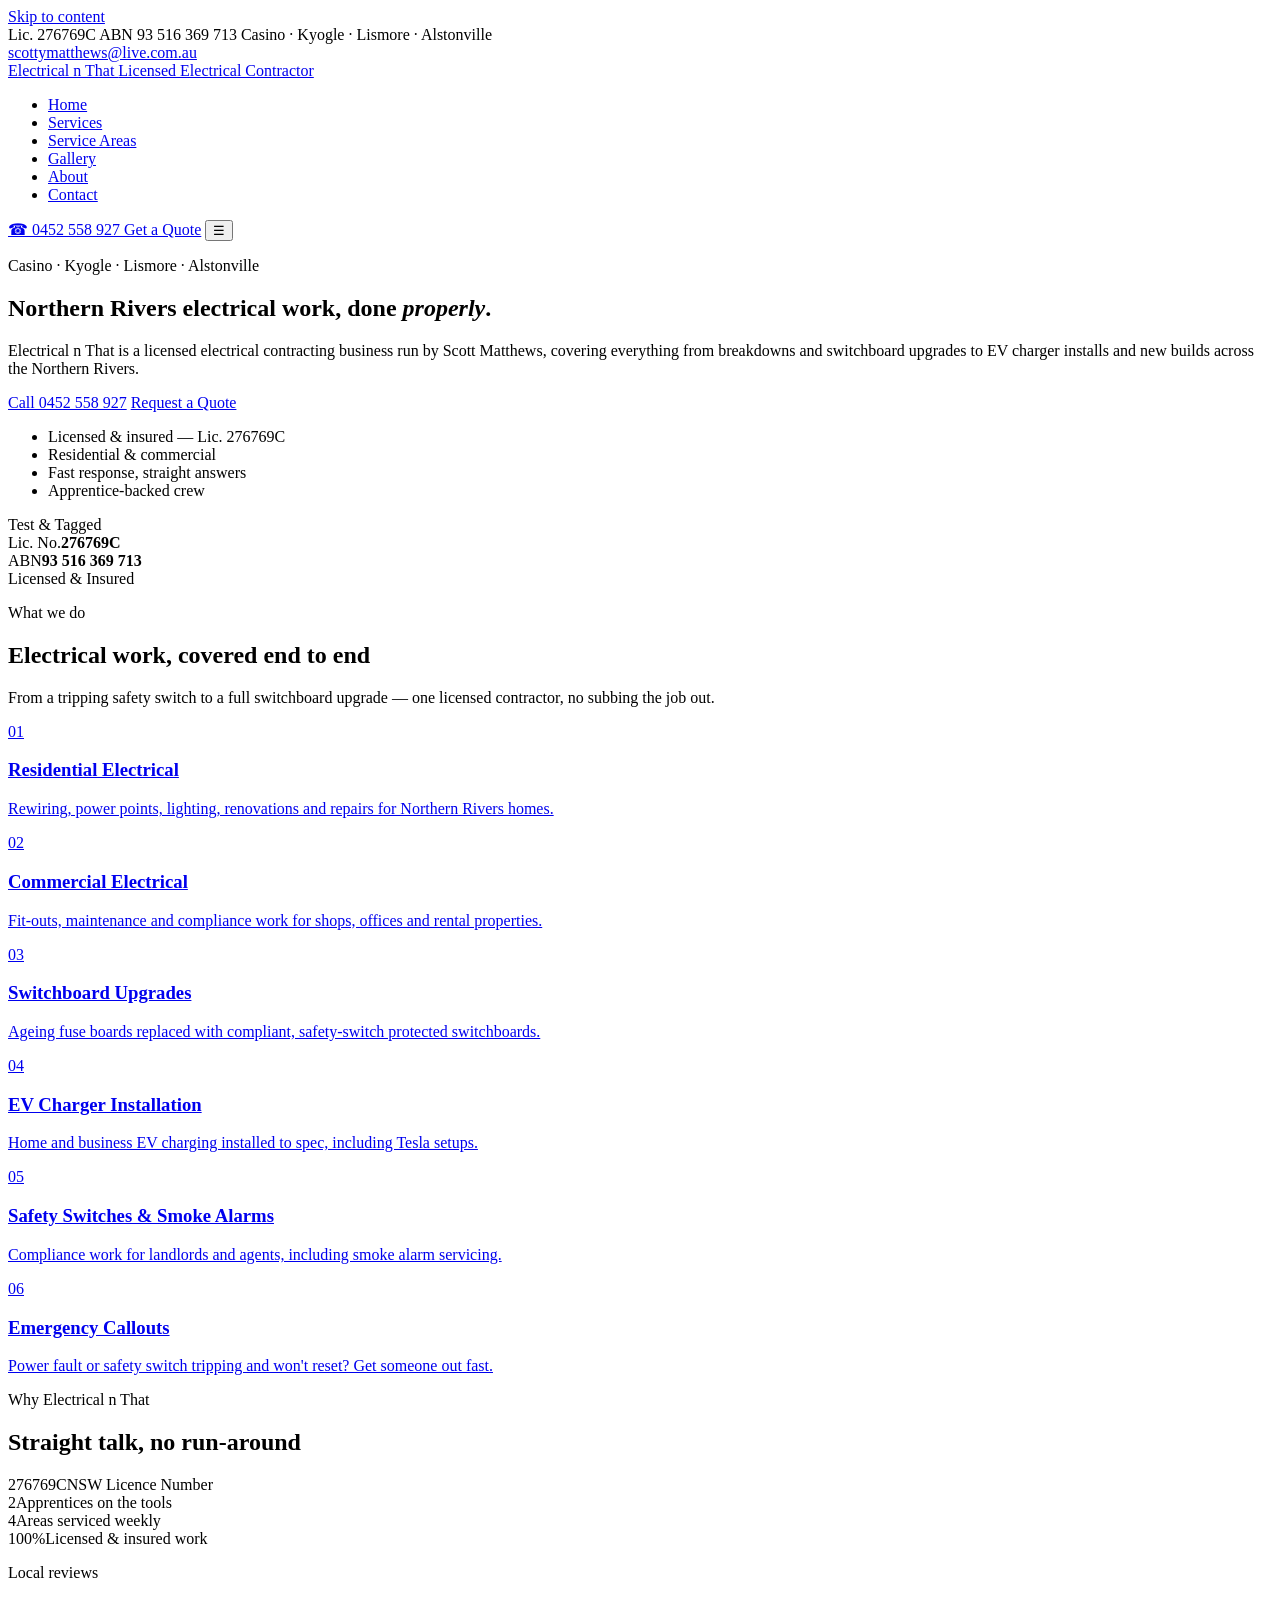
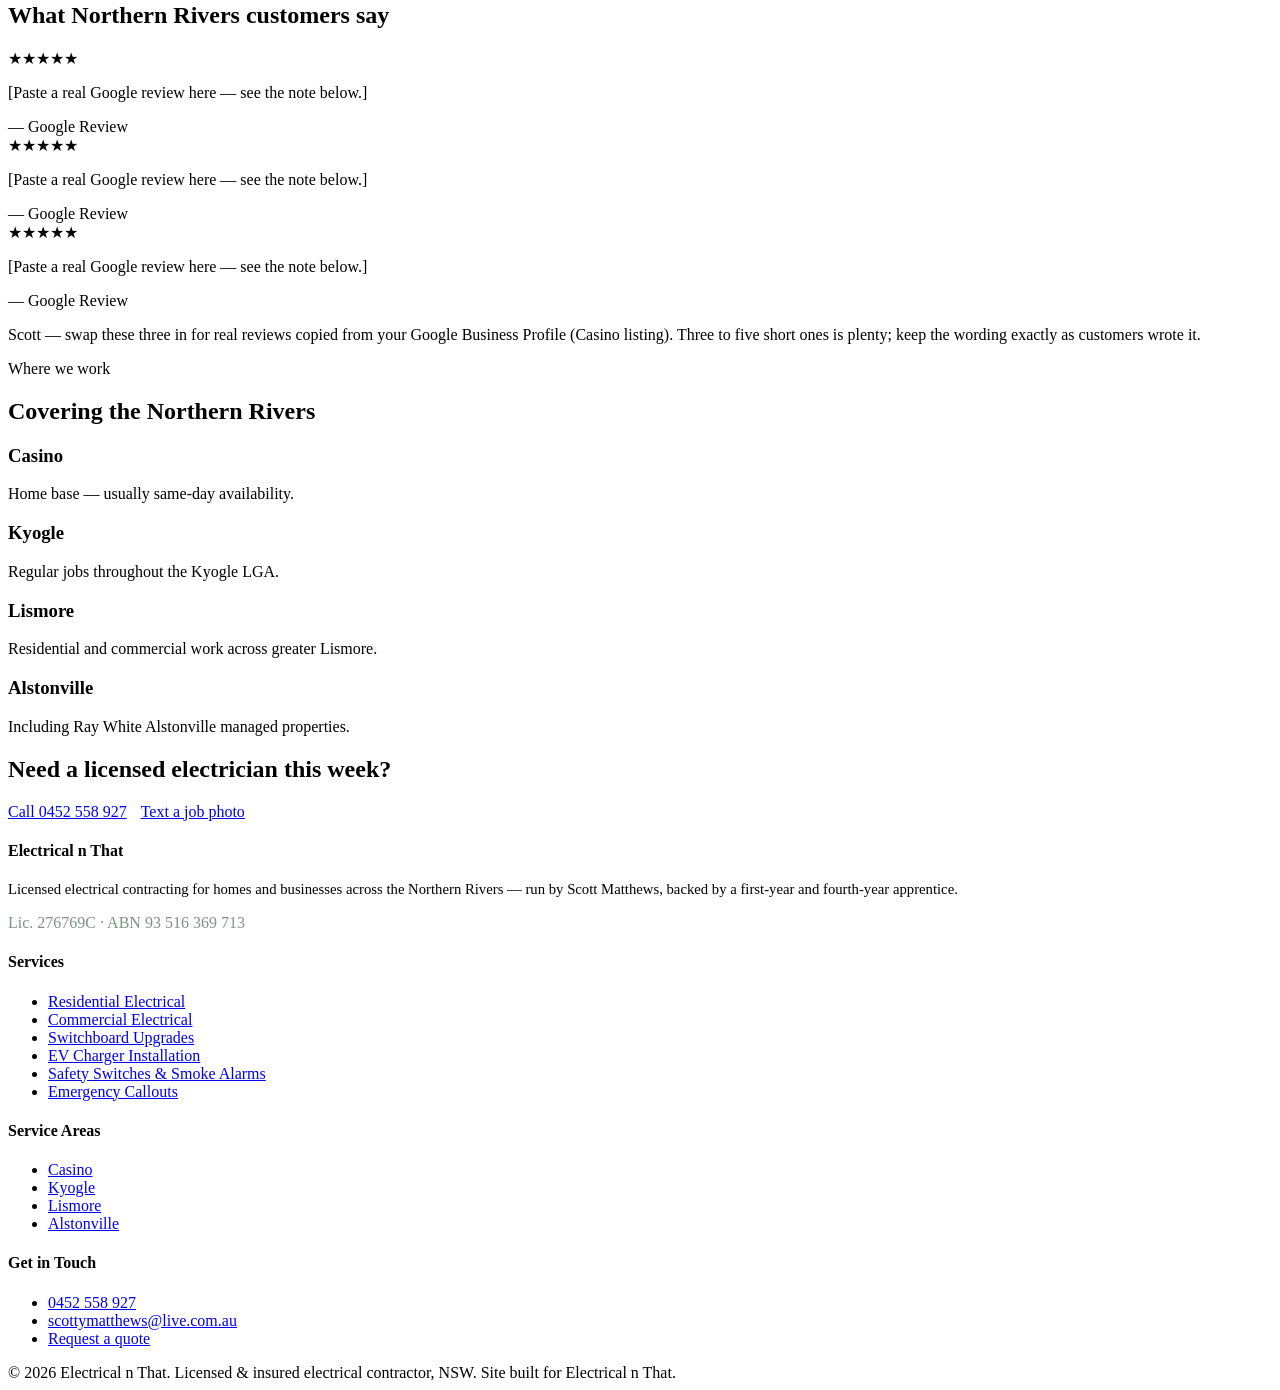
==== index.html @ 39158496 "Add files via upload" ====
<!doctype html>
<html lang="en-AU">
<head>
  <meta charset="utf-8">
  <meta name="viewport" content="width=device-width, initial-scale=1">
  <title>Electrical n That | Licensed Electrician Casino, Kyogle, Lismore, Alstonville</title>
  <meta name="description" content="Licensed electrical contractor Scott Matthews, servicing Casino, Kyogle, Lismore and Alstonville. Residential, commercial, switchboard upgrades, EV chargers and safety compliance.">
  <link rel="canonical" href="https://www.electricalnthat.com.au/index.html">
  <meta property="og:title" content="Electrical n That | Licensed Electrician Casino, Kyogle, Lismore, Alstonville">
  <meta property="og:description" content="Licensed electrical contractor Scott Matthews, servicing Casino, Kyogle, Lismore and Alstonville. Residential, commercial, switchboard upgrades, EV chargers and safety compliance.">
  <meta property="og:type" content="website">
  <meta property="og:url" content="https://www.electricalnthat.com.au/index.html">
  <meta name="theme-color" content="#153826">
  <link rel="preconnect" href="https://fonts.googleapis.com">
  <link rel="preconnect" href="https://fonts.gstatic.com" crossorigin>
  <link href="https://fonts.googleapis.com/css2?family=Oswald:wght@500;600;700&family=Source+Sans+3:wght@400;500;600&family=IBM+Plex+Mono:wght@400;500&display=swap" rel="stylesheet">
  <link rel="stylesheet" href="assets/css/style.css">
  
  <script type="application/ld+json">
  {
    "@context": "https://schema.org",
    "@type": "Electrician",
    "name": "Electrical n That",
    "image": "https://www.electricalnthat.com.au/assets/img/og-image.jpg",
    "url": "https://www.electricalnthat.com.au/index.html",
    "telephone": "+61452558927",
    "email": "scottymatthews@live.com.au",
    "priceRange": "$$",
    "address": {
      "@type": "PostalAddress",
      "addressLocality": "Casino",
      "addressRegion": "NSW",
      "postalCode": "2470",
      "addressCountry": "AU"
    },
    "areaServed": ["Casino NSW", "Kyogle NSW", "Lismore NSW", "Alstonville NSW", "Northern Rivers NSW"],
    "description": "Licensed electrical contractor Scott Matthews, servicing Casino, Kyogle, Lismore and Alstonville. Residential, commercial, switchboard upgrades, EV chargers and safety compliance.",
    "founder": {
      "@type": "Person",
      "name": "Scott Matthews"
    }
  }
  </script>
</head><body>
  <a class="skip-link" href="#main">Skip to content</a>

  <div class="topbar">
    <div class="container">
      <div class="topbar-tags">
        <span>Lic. 276769C</span>
        <span>ABN 93 516 369 713</span>
        <span>Casino · Kyogle · Lismore · Alstonville</span>
      </div>
      <a href="mailto:scottymatthews@live.com.au">scottymatthews@live.com.au</a>
    </div>
  </div>

  <header class="site-header">
    <div class="container">
      <a href="index.html" class="logo">Electrical n That
        <span>Licensed Electrical Contractor</span>
      </a>

      <nav class="main-nav" aria-label="Primary">
        <ul>
            <li><a href="index.html" aria-current="page">Home</a></li>
            <li><a href="services.html">Services</a></li>
            <li><a href="service-areas.html">Service Areas</a></li>
            <li><a href="gallery.html">Gallery</a></li>
            <li><a href="about.html">About</a></li>
            <li><a href="contact.html">Contact</a></li>
        </ul>
      </nav>

      <div class="header-cta">
        <a class="header-phone" href="tel:+61452558927">
          <span aria-hidden="true">☎</span>
          <span class="phone-text">0452 558 927</span>
        </a>
        <a class="btn btn-primary btn-sm" href="contact.html">Get a Quote</a>
        <button class="nav-toggle" aria-label="Toggle menu" aria-expanded="false">☰</button>
      </div>
    </div>
  </header>

  <main id="main">
  <section class="hero">
    <div class="container hero-grid">
      <div>
        <p class="eyebrow">Casino · Kyogle · Lismore · Alstonville</p>
        <h1>Northern Rivers electrical work, done <em>properly</em>.</h1>
        <p class="hero-lead">Electrical n That is a licensed electrical contracting business run by Scott Matthews, covering everything from breakdowns and switchboard upgrades to EV charger installs and new builds across the Northern Rivers.</p>
        <div class="hero-actions">
          <a class="btn btn-primary" href="tel:+61452558927">Call 0452 558 927</a>
          <a class="btn btn-outline" href="contact.html">Request a Quote</a>
        </div>
        <ul class="hero-points">
          <li>Licensed &amp; insured — Lic. 276769C</li>
          <li>Residential &amp; commercial</li>
          <li>Fast response, straight answers</li>
          <li>Apprentice-backed crew</li>
        </ul>
      </div>
      
        <div class="tag-card">
          <div class="tag-title">Test &amp; Tagged</div>
          <div class="tag-line">Lic. No.<b>276769C</b></div>
          <div class="tag-line">ABN<b>93 516 369 713</b></div>
          <div class="tag-status">Licensed &amp; Insured</div>
        </div>
    </div>
  </section>

  <section>
    <div class="container">
      <div class="section-head">
        <p class="eyebrow">What we do</p>
        <h2>Electrical work, covered end to end</h2>
        <p>From a tripping safety switch to a full switchboard upgrade — one licensed contractor, no subbing the job out.</p>
      </div>
      <div class="breaker-grid">
        <a class="breaker" href="services.html#residential"><span class="code">01</span><span class="switch"></span><h3>Residential Electrical</h3><p>Rewiring, power points, lighting, renovations and repairs for Northern Rivers homes.</p></a>
        <a class="breaker" href="services.html#commercial"><span class="code">02</span><span class="switch"></span><h3>Commercial Electrical</h3><p>Fit-outs, maintenance and compliance work for shops, offices and rental properties.</p></a>
        <a class="breaker" href="services.html#switchboards"><span class="code">03</span><span class="switch"></span><h3>Switchboard Upgrades</h3><p>Ageing fuse boards replaced with compliant, safety-switch protected switchboards.</p></a>
        <a class="breaker" href="services.html#ev-chargers"><span class="code">04</span><span class="switch"></span><h3>EV Charger Installation</h3><p>Home and business EV charging installed to spec, including Tesla setups.</p></a>
        <a class="breaker" href="services.html#compliance"><span class="code">05</span><span class="switch"></span><h3>Safety Switches &amp; Smoke Alarms</h3><p>Compliance work for landlords and agents, including smoke alarm servicing.</p></a>
        <a class="breaker" href="services.html#emergency"><span class="code">06</span><span class="switch"></span><h3>Emergency Callouts</h3><p>Power fault or safety switch tripping and won't reset? Get someone out fast.</p></a>
      </div>
    </div>
  </section>

  <section class="section-dark">
    <div class="container">
      <div class="section-head">
        <p class="eyebrow">Why Electrical n That</p>
        <h2>Straight talk, no run-around</h2>
      </div>
      <div class="trust-strip">
        <div class="trust-item"><span class="num">276769C</span><span class="label">NSW Licence Number</span></div>
        <div class="trust-item"><span class="num">2</span><span class="label">Apprentices on the tools</span></div>
        <div class="trust-item"><span class="num">4</span><span class="label">Areas serviced weekly</span></div>
        <div class="trust-item"><span class="num">100%</span><span class="label">Licensed &amp; insured work</span></div>
      </div>
    </div>
  </section>

  <section class="section-alt">
    <div class="container">
      <div class="section-head">
        <p class="eyebrow">Local reviews</p>
        <h2>What Northern Rivers customers say</h2>
      </div>
      <div class="review-grid">
        <div class="review-card">
          <div class="stars">★★★★★</div>
          <p>[Paste a real Google review here — see the note below.]</p>
          <div class="name">— Google Review</div>
        </div>
        <div class="review-card">
          <div class="stars">★★★★★</div>
          <p>[Paste a real Google review here — see the note below.]</p>
          <div class="name">— Google Review</div>
        </div>
        <div class="review-card">
          <div class="stars">★★★★★</div>
          <p>[Paste a real Google review here — see the note below.]</p>
          <div class="name">— Google Review</div>
        </div>
      </div>
      <p class="review-note">Scott — swap these three in for real reviews copied from your Google Business Profile (Casino listing). Three to five short ones is plenty; keep the wording exactly as customers wrote it.</p>
    </div>
  </section>

  <section>
    <div class="container">
      <div class="section-head">
        <p class="eyebrow">Where we work</p>
        <h2>Covering the Northern Rivers</h2>
      </div>
      <div class="area-grid">
        <div class="area-card"><h3>Casino</h3><p>Home base — usually same-day availability.</p></div>
        <div class="area-card"><h3>Kyogle</h3><p>Regular jobs throughout the Kyogle LGA.</p></div>
        <div class="area-card"><h3>Lismore</h3><p>Residential and commercial work across greater Lismore.</p></div>
        <div class="area-card"><h3>Alstonville</h3><p>Including Ray White Alstonville managed properties.</p></div>
      </div>
    </div>
  </section>

  </main>

  <div class="cta-band">
    <div class="container">
      <h2>Need a licensed electrician this week?</h2>
      <div style="display:flex;gap:14px;flex-wrap:wrap;">
        <a class="btn btn-primary" href="tel:+61452558927">Call 0452 558 927</a>
        <a class="btn btn-outline" style="border-color:var(--green-900);" href="sms:+61452558927">Text a job photo</a>
      </div>
    </div>
  </div>

  <footer class="site-footer">
    <div class="container">
      <div class="footer-grid">
        <div>
          <h4>Electrical n That</h4>
          <p style="font-size:0.92rem;">Licensed electrical contracting for homes and businesses across the Northern Rivers — run by Scott Matthews, backed by a first-year and fourth-year apprentice.</p>
          <p class="form-note" style="color:#7d9483;">Lic. 276769C · ABN 93 516 369 713</p>
        </div>
        <div>
          <h4>Services</h4>
          <ul>
            <li><a href="services.html#residential">Residential Electrical</a></li>
            <li><a href="services.html#commercial">Commercial Electrical</a></li>
            <li><a href="services.html#switchboards">Switchboard Upgrades</a></li>
            <li><a href="services.html#ev-chargers">EV Charger Installation</a></li>
            <li><a href="services.html#compliance">Safety Switches &amp; Smoke Alarms</a></li>
            <li><a href="services.html#emergency">Emergency Callouts</a></li>
          </ul>
        </div>
        <div>
          <h4>Service Areas</h4>
          <ul>
            <li><a href="service-areas.html#casino">Casino</a></li>
            <li><a href="service-areas.html#kyogle">Kyogle</a></li>
            <li><a href="service-areas.html#lismore">Lismore</a></li>
            <li><a href="service-areas.html#alstonville">Alstonville</a></li>
          </ul>
        </div>
        <div>
          <h4>Get in Touch</h4>
          <ul>
            <li><a href="tel:+61452558927">0452 558 927</a></li>
            <li><a href="mailto:scottymatthews@live.com.au">scottymatthews@live.com.au</a></li>
            <li><a href="contact.html">Request a quote</a></li>
          </ul>
        </div>
      </div>
      <div class="footer-bottom">
        <span>&copy; 2026 Electrical n That. Licensed &amp; insured electrical contractor, NSW.</span>
        <span>Site built for Electrical n That.</span>
      </div>
    </div>
  </footer>

  <script src="assets/js/main.js"></script>
</body>
</html>
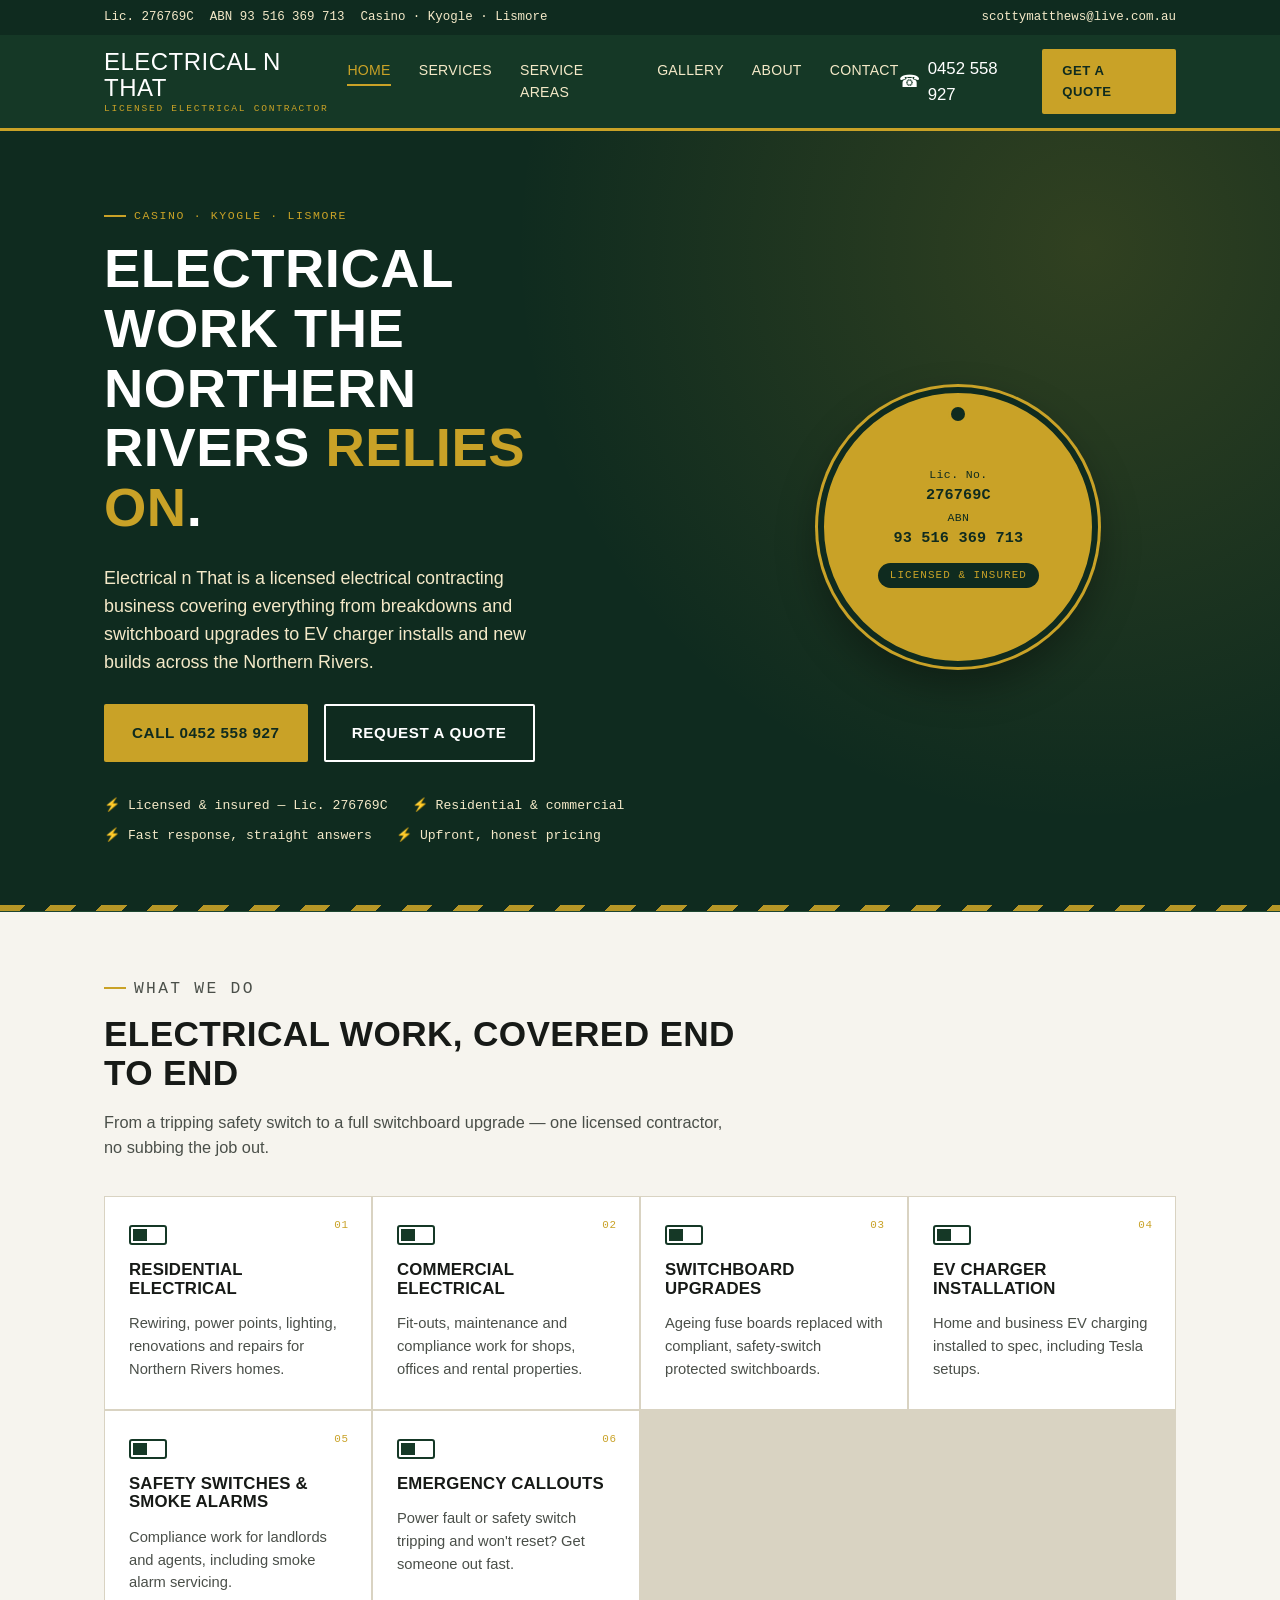
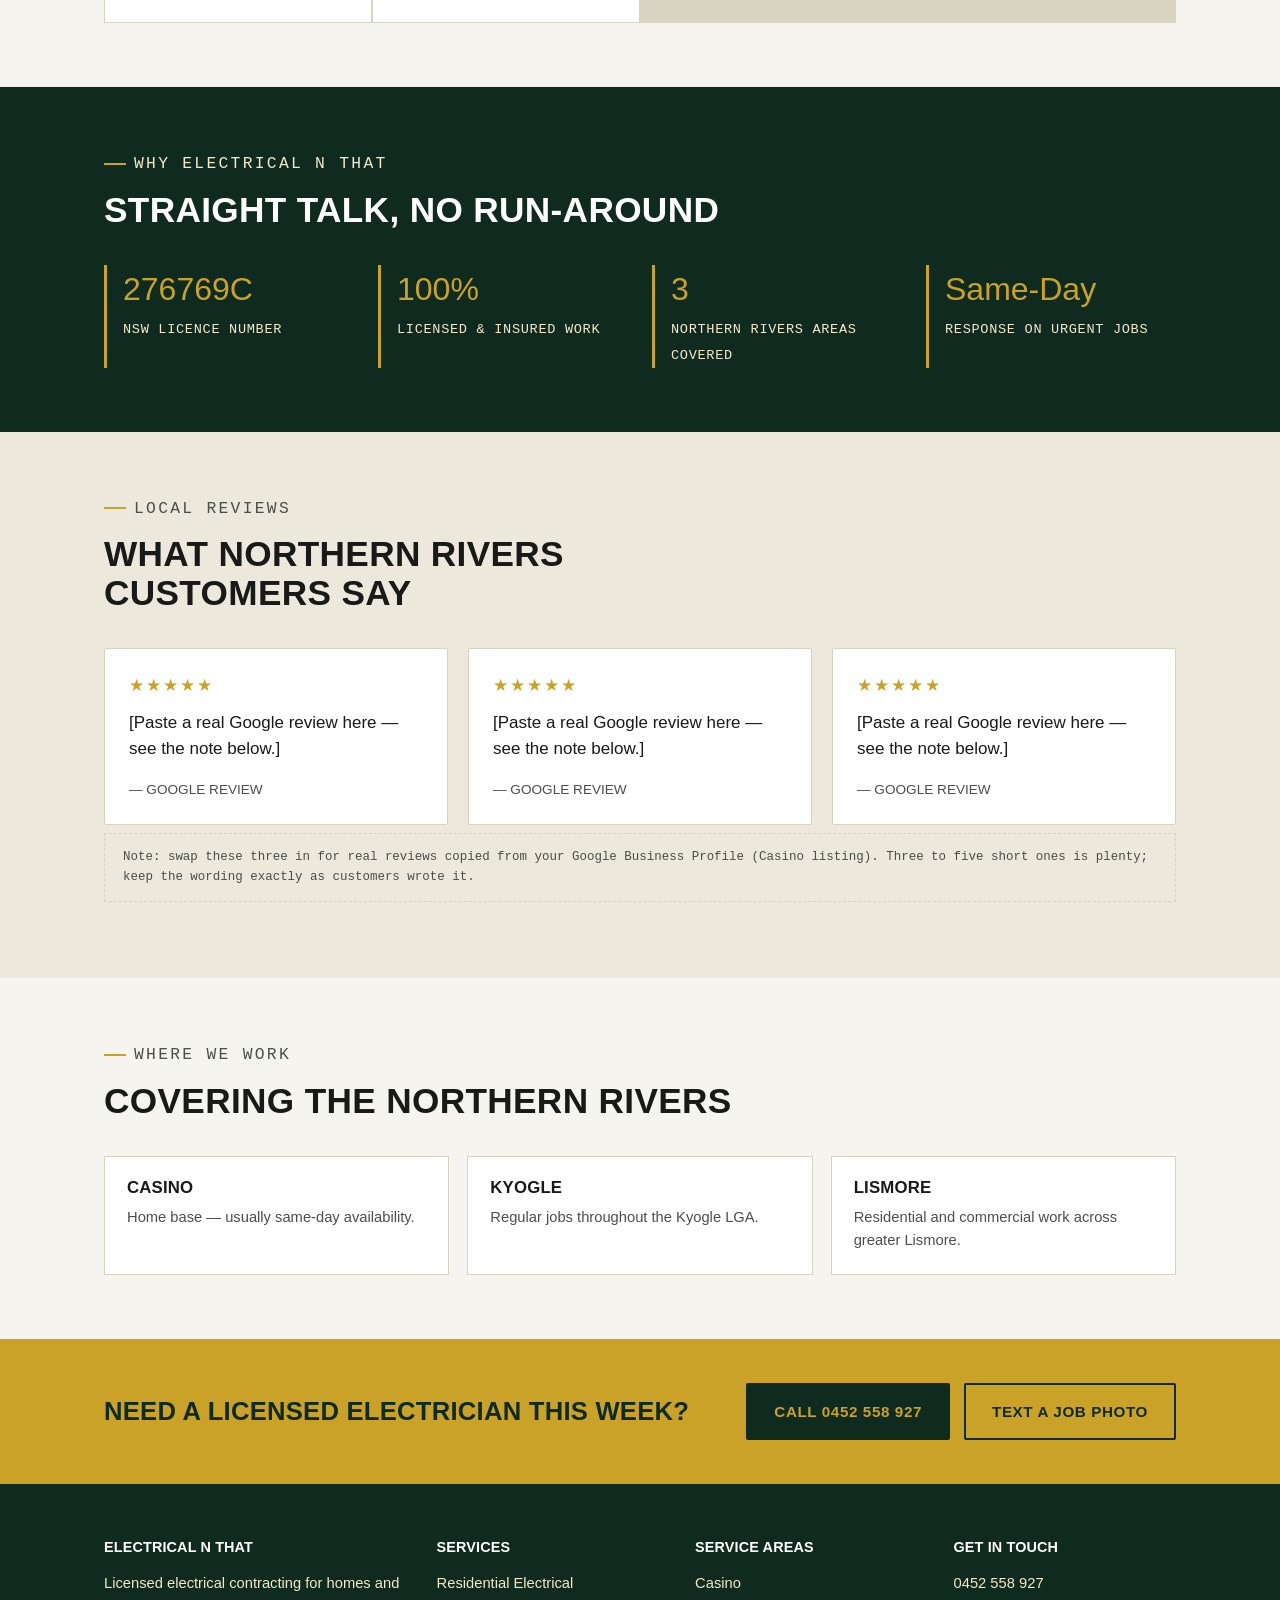
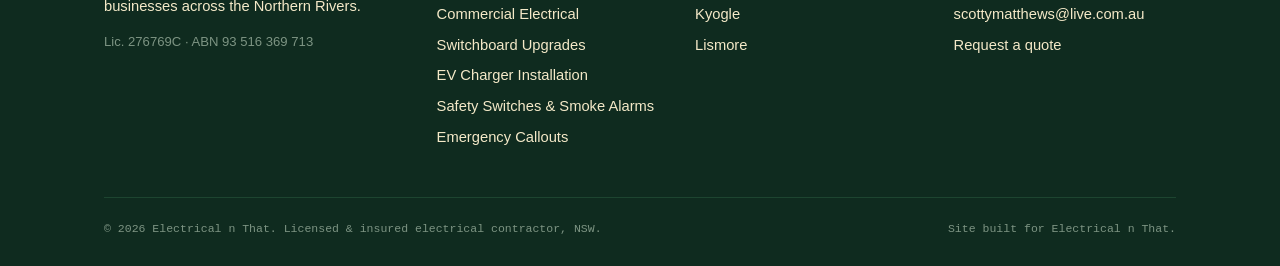
==== commit 50d9f45b: "Update index.html" ====
--- a/index.html
+++ b/index.html
@@ -3,11 +3,11 @@
 <head>
   <meta charset="utf-8">
   <meta name="viewport" content="width=device-width, initial-scale=1">
-  <title>Electrical n That | Licensed Electrician Casino, Kyogle, Lismore, Alstonville</title>
-  <meta name="description" content="Licensed electrical contractor Scott Matthews, servicing Casino, Kyogle, Lismore and Alstonville. Residential, commercial, switchboard upgrades, EV chargers and safety compliance.">
+  <title>Electrical n That | Licensed Electrician Casino, Kyogle, Lismore</title>
+  <meta name="description" content="Licensed electrical contractor servicing Casino, Kyogle and Lismore. Residential, commercial, switchboard upgrades, EV chargers and safety compliance.">
   <link rel="canonical" href="https://www.electricalnthat.com.au/index.html">
-  <meta property="og:title" content="Electrical n That | Licensed Electrician Casino, Kyogle, Lismore, Alstonville">
-  <meta property="og:description" content="Licensed electrical contractor Scott Matthews, servicing Casino, Kyogle, Lismore and Alstonville. Residential, commercial, switchboard upgrades, EV chargers and safety compliance.">
+  <meta property="og:title" content="Electrical n That | Licensed Electrician Casino, Kyogle, Lismore">
+  <meta property="og:description" content="Licensed electrical contractor servicing Casino, Kyogle and Lismore. Residential, commercial, switchboard upgrades, EV chargers and safety compliance.">
   <meta property="og:type" content="website">
   <meta property="og:url" content="https://www.electricalnthat.com.au/index.html">
   <meta name="theme-color" content="#153826">
@@ -33,12 +33,8 @@
       "postalCode": "2470",
       "addressCountry": "AU"
     },
-    "areaServed": ["Casino NSW", "Kyogle NSW", "Lismore NSW", "Alstonville NSW", "Northern Rivers NSW"],
-    "description": "Licensed electrical contractor Scott Matthews, servicing Casino, Kyogle, Lismore and Alstonville. Residential, commercial, switchboard upgrades, EV chargers and safety compliance.",
-    "founder": {
-      "@type": "Person",
-      "name": "Scott Matthews"
-    }
+    "areaServed": ["Casino NSW", "Kyogle NSW", "Lismore NSW", "Northern Rivers NSW"],
+    "description": "Licensed electrical contractor servicing Casino, Kyogle and Lismore. Residential, commercial, switchboard upgrades, EV chargers and safety compliance."
   }
   </script>
 </head><body>
@@ -49,7 +45,7 @@
       <div class="topbar-tags">
         <span>Lic. 276769C</span>
         <span>ABN 93 516 369 713</span>
-        <span>Casino · Kyogle · Lismore · Alstonville</span>
+        <span>Casino · Kyogle · Lismore</span>
       </div>
       <a href="mailto:scottymatthews@live.com.au">scottymatthews@live.com.au</a>
     </div>
@@ -87,9 +83,9 @@
   <section class="hero">
     <div class="container hero-grid">
       <div>
-        <p class="eyebrow">Casino · Kyogle · Lismore · Alstonville</p>
-        <h1>Northern Rivers electrical work, done <em>properly</em>.</h1>
-        <p class="hero-lead">Electrical n That is a licensed electrical contracting business run by Scott Matthews, covering everything from breakdowns and switchboard upgrades to EV charger installs and new builds across the Northern Rivers.</p>
+        <p class="eyebrow">Casino · Kyogle · Lismore</p>
+        <h1>Electrical work the Northern Rivers <em>relies on</em>.</h1>
+        <p class="hero-lead">Electrical n That is a licensed electrical contracting business covering everything from breakdowns and switchboard upgrades to EV charger installs and new builds across the Northern Rivers.</p>
         <div class="hero-actions">
           <a class="btn btn-primary" href="tel:+61452558927">Call 0452 558 927</a>
           <a class="btn btn-outline" href="contact.html">Request a Quote</a>
@@ -98,12 +94,11 @@
           <li>Licensed &amp; insured — Lic. 276769C</li>
           <li>Residential &amp; commercial</li>
           <li>Fast response, straight answers</li>
-          <li>Apprentice-backed crew</li>
+          <li>Upfront, honest pricing</li>
         </ul>
       </div>
       
         <div class="tag-card">
-          <div class="tag-title">Test &amp; Tagged</div>
           <div class="tag-line">Lic. No.<b>276769C</b></div>
           <div class="tag-line">ABN<b>93 516 369 713</b></div>
           <div class="tag-status">Licensed &amp; Insured</div>
@@ -137,9 +132,9 @@
       </div>
       <div class="trust-strip">
         <div class="trust-item"><span class="num">276769C</span><span class="label">NSW Licence Number</span></div>
-        <div class="trust-item"><span class="num">2</span><span class="label">Apprentices on the tools</span></div>
-        <div class="trust-item"><span class="num">4</span><span class="label">Areas serviced weekly</span></div>
         <div class="trust-item"><span class="num">100%</span><span class="label">Licensed &amp; insured work</span></div>
+        <div class="trust-item"><span class="num">3</span><span class="label">Northern Rivers areas covered</span></div>
+        <div class="trust-item"><span class="num">Same-Day</span><span class="label">Response on urgent jobs</span></div>
       </div>
     </div>
   </section>
@@ -167,7 +162,7 @@
           <div class="name">— Google Review</div>
         </div>
       </div>
-      <p class="review-note">Scott — swap these three in for real reviews copied from your Google Business Profile (Casino listing). Three to five short ones is plenty; keep the wording exactly as customers wrote it.</p>
+      <p class="review-note">Note: swap these three in for real reviews copied from your Google Business Profile (Casino listing). Three to five short ones is plenty; keep the wording exactly as customers wrote it.</p>
     </div>
   </section>
 
@@ -181,7 +176,6 @@
         <div class="area-card"><h3>Casino</h3><p>Home base — usually same-day availability.</p></div>
         <div class="area-card"><h3>Kyogle</h3><p>Regular jobs throughout the Kyogle LGA.</p></div>
         <div class="area-card"><h3>Lismore</h3><p>Residential and commercial work across greater Lismore.</p></div>
-        <div class="area-card"><h3>Alstonville</h3><p>Including Ray White Alstonville managed properties.</p></div>
       </div>
     </div>
   </section>
@@ -203,7 +197,7 @@
       <div class="footer-grid">
         <div>
           <h4>Electrical n That</h4>
-          <p style="font-size:0.92rem;">Licensed electrical contracting for homes and businesses across the Northern Rivers — run by Scott Matthews, backed by a first-year and fourth-year apprentice.</p>
+          <p style="font-size:0.92rem;">Licensed electrical contracting for homes and businesses across the Northern Rivers.</p>
           <p class="form-note" style="color:#7d9483;">Lic. 276769C · ABN 93 516 369 713</p>
         </div>
         <div>
@@ -223,7 +217,6 @@
             <li><a href="service-areas.html#casino">Casino</a></li>
             <li><a href="service-areas.html#kyogle">Kyogle</a></li>
             <li><a href="service-areas.html#lismore">Lismore</a></li>
-            <li><a href="service-areas.html#alstonville">Alstonville</a></li>
           </ul>
         </div>
         <div>
@@ -244,4 +237,4 @@
 
   <script src="assets/js/main.js"></script>
 </body>
-</html>+</html>
--- a/assets/css/style.css
+++ b/assets/css/style.css
@@ -0,0 +1,602 @@
+/* =========================================================
+   ELECTRICAL N THAT — design tokens
+   Palette pulled from the existing fridge-magnet branding:
+   dark green + gold, on a clean neutral ground.
+   ========================================================= */
+:root{
+  --green-900:#0f2b1f;   /* deepest panel bg */
+  --green-800:#153826;   /* primary brand green */
+  --green-700:#1d4530;   /* hover / lighter panel */
+  --gold-500:#c9a227;    /* primary accent */
+  --gold-400:#dab949;    /* hover accent */
+  --gold-100:#f4e9c8;    /* soft gold tint bg */
+  --paper:#f6f4ee;       /* base page bg */
+  --paper-dim:#ece8dc;   /* section alt bg */
+  --ink:#171a17;         /* body text */
+  --ink-soft:#4a4f49;    /* secondary text */
+  --line:#d9d3c2;        /* hairline borders */
+  --white:#ffffff;
+  --danger:#9c2b1b;
+
+  --font-display:'Oswald', 'Arial Narrow', sans-serif;
+  --font-body:'Source Sans 3','Segoe UI',Arial,sans-serif;
+  --font-mono:'IBM Plex Mono', 'Courier New', monospace;
+
+  --radius:2px;
+  --shadow-tag: 0 2px 0 rgba(0,0,0,0.15);
+  --container: 1120px;
+}
+
+*,*::before,*::after{box-sizing:border-box;}
+html{scroll-behavior:smooth;}
+body{
+  margin:0;
+  font-family:var(--font-body);
+  color:var(--ink);
+  background:var(--paper);
+  line-height:1.55;
+  font-size:17px;
+}
+img{max-width:100%;display:block;}
+a{color:inherit;}
+h1,h2,h3,h4{
+  font-family:var(--font-display);
+  text-transform:uppercase;
+  letter-spacing:0.01em;
+  line-height:1.1;
+  margin:0 0 0.5em;
+  font-weight:600;
+}
+p{margin:0 0 1em;}
+.container{
+  width:100%;
+  max-width:var(--container);
+  margin:0 auto;
+  padding:0 24px;
+}
+.eyebrow{
+  font-family:var(--font-mono);
+  text-transform:uppercase;
+  letter-spacing:0.14em;
+  font-size:0.72rem;
+  color:var(--gold-500);
+  display:flex;
+  align-items:center;
+  gap:8px;
+  margin-bottom:14px;
+}
+.eyebrow::before{
+  content:"";
+  width:22px;
+  height:2px;
+  background:var(--gold-500);
+  display:inline-block;
+}
+
+/* Buttons */
+.btn{
+  display:inline-flex;
+  align-items:center;
+  justify-content:center;
+  gap:10px;
+  font-family:var(--font-display);
+  text-transform:uppercase;
+  letter-spacing:0.04em;
+  font-size:0.95rem;
+  font-weight:600;
+  padding:15px 26px;
+  border-radius:var(--radius);
+  border:2px solid transparent;
+  cursor:pointer;
+  text-decoration:none;
+  transition:transform .12s ease, background .15s ease, color .15s ease, border-color .15s ease;
+}
+.btn:active{transform:translateY(1px);}
+.btn-primary{
+  background:var(--gold-500);
+  color:var(--green-900);
+}
+.btn-primary:hover{background:var(--gold-400);}
+.btn-outline{
+  background:transparent;
+  border-color:currentColor;
+  color:inherit;
+}
+.btn-outline:hover{background:rgba(255,255,255,0.08);}
+.btn-block{width:100%;}
+.btn-sm{padding:10px 18px;font-size:0.82rem;}
+
+/* Skip link */
+.skip-link{
+  position:absolute;left:-999px;top:0;background:var(--gold-500);color:var(--green-900);
+  padding:10px 16px;z-index:200;font-family:var(--font-body);
+}
+.skip-link:focus{left:12px;top:12px;}
+
+:focus-visible{outline:3px solid var(--gold-500);outline-offset:2px;}
+
+/* =============== HEADER =============== */
+.topbar{
+  background:var(--green-900);
+  color:var(--gold-100);
+  font-family:var(--font-mono);
+  font-size:0.78rem;
+}
+.topbar .container{
+  display:flex;
+  justify-content:space-between;
+  align-items:center;
+  padding-top:8px;
+  padding-bottom:8px;
+  gap:12px;
+  flex-wrap:wrap;
+}
+.topbar a{text-decoration:none;}
+.topbar a:hover{color:var(--gold-400);}
+.topbar-tags{display:flex;gap:16px;flex-wrap:wrap;}
+
+.site-header{
+  background:var(--green-800);
+  color:var(--white);
+  position:sticky;
+  top:0;
+  z-index:100;
+  border-bottom:3px solid var(--gold-500);
+}
+.site-header .container{
+  display:flex;
+  align-items:center;
+  justify-content:space-between;
+  padding-top:14px;
+  padding-bottom:14px;
+}
+.logo{
+  font-family:var(--font-display);
+  font-size:1.5rem;
+  text-transform:uppercase;
+  letter-spacing:0.02em;
+  text-decoration:none;
+  color:var(--white);
+  display:flex;
+  flex-direction:column;
+  line-height:1.05;
+}
+.logo span{
+  font-family:var(--font-mono);
+  font-size:0.6rem;
+  letter-spacing:0.18em;
+  color:var(--gold-500);
+  text-transform:uppercase;
+  margin-top:4px;
+}
+.main-nav ul{
+  list-style:none;
+  display:flex;
+  gap:28px;
+  margin:0;
+  padding:0;
+  font-family:var(--font-display);
+  text-transform:uppercase;
+  font-size:0.88rem;
+  letter-spacing:0.02em;
+}
+.main-nav a{
+  text-decoration:none;
+  color:var(--gold-100);
+  padding:6px 0;
+  border-bottom:2px solid transparent;
+}
+.main-nav a:hover,.main-nav a[aria-current="page"]{
+  color:var(--gold-500);
+  border-color:var(--gold-500);
+}
+.header-cta{display:flex;align-items:center;gap:14px;}
+.header-phone{
+  font-family:var(--font-display);
+  font-size:1.05rem;
+  color:var(--white);
+  text-decoration:none;
+  display:flex;
+  align-items:center;
+  gap:8px;
+}
+.nav-toggle{
+  display:none;
+  background:none;border:2px solid var(--gold-500);color:var(--white);
+  padding:8px 12px;font-size:1.1rem;border-radius:var(--radius);cursor:pointer;
+}
+
+@media (max-width: 880px){
+  .main-nav{
+    display:none;
+    position:absolute;
+    top:100%;left:0;right:0;
+    background:var(--green-800);
+    border-bottom:3px solid var(--gold-500);
+    padding:10px 24px 22px;
+  }
+  .main-nav.open{display:block;}
+  .main-nav ul{flex-direction:column;gap:0;}
+  .main-nav li{border-bottom:1px solid rgba(255,255,255,0.12);}
+  .main-nav a{display:block;padding:14px 0;}
+  .nav-toggle{display:block;}
+  .header-phone span.phone-text{display:none;}
+}
+
+/* =============== HERO =============== */
+.hero{
+  background:
+    radial-gradient(circle at 85% 15%, rgba(201,162,39,0.18), transparent 45%),
+    var(--green-900);
+  color:var(--white);
+  padding:76px 0 64px;
+  position:relative;
+  overflow:hidden;
+  border-bottom:1px solid var(--green-700);
+}
+.hero::after{
+  content:"";
+  position:absolute;
+  inset:auto 0 0 0;
+  height:6px;
+  background:repeating-linear-gradient(135deg, var(--gold-500) 0 18px, var(--green-900) 18px 36px);
+  opacity:0.9;
+}
+.hero-grid{
+  display:grid;
+  grid-template-columns:1.15fr 0.85fr;
+  gap:48px;
+  align-items:center;
+}
+.hero h1{
+  font-size:clamp(2.2rem,4.4vw,3.4rem);
+  color:var(--white);
+  max-width:14ch;
+}
+.hero h1 em{
+  font-style:normal;
+  color:var(--gold-500);
+}
+.hero-lead{
+  font-size:1.12rem;
+  color:var(--gold-100);
+  max-width:46ch;
+  margin-bottom:28px;
+}
+.hero-actions{display:flex;gap:16px;flex-wrap:wrap;margin-bottom:34px;}
+.hero-points{
+  display:flex;
+  flex-wrap:wrap;
+  gap:10px 24px;
+  list-style:none;
+  padding:0;margin:0;
+  font-family:var(--font-mono);
+  font-size:0.82rem;
+  color:var(--gold-100);
+}
+.hero-points li{display:flex;align-items:center;gap:8px;}
+.hero-points li::before{content:"⚡";color:var(--gold-500);}
+
+/* Compliance tag — signature element, styled after test-&-tag stickers */
+.tag-card{
+  background:var(--gold-500);
+  color:var(--green-900);
+  border-radius:50%;
+  aspect-ratio:1/1;
+  width:100%;
+  max-width:280px;
+  margin:0 auto;
+  display:flex;
+  flex-direction:column;
+  align-items:center;
+  justify-content:center;
+  text-align:center;
+  padding:26px;
+  position:relative;
+  border:6px solid var(--green-900);
+  box-shadow:0 0 0 3px var(--gold-500), 0 18px 40px rgba(0,0,0,0.35);
+  font-family:var(--font-mono);
+}
+.tag-card::before{
+  content:"";
+  position:absolute;
+  top:14px;left:50%;
+  transform:translateX(-50%);
+  width:14px;height:14px;
+  background:var(--green-900);
+  border-radius:50%;
+  box-shadow:0 0 0 3px var(--gold-500);
+}
+.tag-card .tag-title{
+  font-family:var(--font-display);
+  font-size:1rem;
+  text-transform:uppercase;
+  letter-spacing:0.06em;
+  margin-bottom:10px;
+}
+.tag-card .tag-line{font-size:0.72rem;letter-spacing:0.03em;margin-bottom:2px;}
+.tag-card .tag-line b{display:block;font-size:0.95rem;letter-spacing:0.01em;}
+.tag-card .tag-status{
+  margin-top:10px;
+  background:var(--green-900);
+  color:var(--gold-500);
+  padding:4px 12px;
+  border-radius:999px;
+  font-size:0.68rem;
+  letter-spacing:0.1em;
+  text-transform:uppercase;
+}
+
+@media (max-width:880px){
+  .hero-grid{grid-template-columns:1fr;}
+  .tag-card{margin-top:12px;}
+}
+
+/* =============== SECTIONS =============== */
+section{padding:64px 0;}
+.section-alt{background:var(--paper-dim);}
+.section-dark{background:var(--green-900);color:var(--white);}
+.section-dark .eyebrow{color:var(--gold-500);}
+.section-head{
+  max-width:640px;
+  margin-bottom:36px;
+}
+.section-head h2{font-size:clamp(1.6rem,3vw,2.2rem);}
+.section-head p{color:var(--ink-soft);font-size:1.02rem;}
+.section-dark .section-head p{color:var(--gold-100);}
+
+/* Service breaker grid */
+.breaker-grid{
+  display:grid;
+  grid-template-columns:repeat(auto-fit,minmax(240px,1fr));
+  gap:2px;
+  background:var(--line);
+  border:1px solid var(--line);
+}
+.breaker{
+  background:var(--white);
+  padding:28px 24px;
+  display:flex;
+  flex-direction:column;
+  gap:10px;
+  text-decoration:none;
+  color:var(--ink);
+  position:relative;
+  transition:background .15s ease;
+}
+.breaker:hover{background:var(--gold-100);}
+.breaker .switch{
+  width:38px;height:20px;
+  border:2px solid var(--green-800);
+  border-radius:3px;
+  position:relative;
+  margin-bottom:6px;
+}
+.breaker .switch::after{
+  content:"";
+  position:absolute;
+  top:2px;left:2px;
+  width:14px;height:12px;
+  background:var(--green-800);
+  transition:left .15s ease;
+}
+.breaker:hover .switch::after{
+  left:auto;right:2px;
+  background:var(--gold-500);
+}
+.breaker h3{font-size:1.05rem;margin-bottom:4px;}
+.breaker p{color:var(--ink-soft);font-size:0.92rem;margin-bottom:0;}
+.breaker .code{
+  font-family:var(--font-mono);
+  font-size:0.68rem;
+  color:var(--gold-500);
+  letter-spacing:0.08em;
+  position:absolute;
+  top:20px;right:22px;
+}
+
+/* Trust strip */
+.trust-strip{
+  display:grid;
+  grid-template-columns:repeat(auto-fit,minmax(200px,1fr));
+  gap:24px;
+}
+.trust-item{
+  border-left:3px solid var(--gold-500);
+  padding-left:16px;
+}
+.trust-item .num{
+  font-family:var(--font-display);
+  font-size:2rem;
+  color:var(--gold-500);
+  display:block;
+}
+.trust-item .label{font-size:0.85rem;color:var(--gold-100);font-family:var(--font-mono);text-transform:uppercase;letter-spacing:0.05em;}
+
+/* Reviews */
+.review-grid{
+  display:grid;
+  grid-template-columns:repeat(auto-fit,minmax(260px,1fr));
+  gap:20px;
+}
+.review-card{
+  background:var(--white);
+  border:1px solid var(--line);
+  padding:24px;
+  border-radius:var(--radius);
+}
+.review-card .stars{color:var(--gold-500);letter-spacing:2px;margin-bottom:10px;}
+.review-card .name{
+  font-family:var(--font-display);
+  text-transform:uppercase;
+  font-size:0.85rem;
+  margin-top:12px;
+  color:var(--ink-soft);
+}
+.review-note{
+  font-family:var(--font-mono);
+  font-size:0.78rem;
+  color:var(--ink-soft);
+  border:1px dashed var(--line);
+  padding:14px 18px;
+  margin-top:8px;
+}
+
+/* Area list */
+.area-grid{
+  display:grid;
+  grid-template-columns:repeat(auto-fit,minmax(220px,1fr));
+  gap:18px;
+}
+.area-card{
+  background:var(--white);
+  border:1px solid var(--line);
+  padding:22px;
+}
+.area-card h3{font-size:1.05rem;margin-bottom:8px;}
+.area-card p{font-size:0.92rem;color:var(--ink-soft);margin-bottom:0;}
+
+/* CTA band */
+.cta-band{
+  background:var(--gold-500);
+  color:var(--green-900);
+  padding:44px 0;
+}
+.cta-band .container{
+  display:flex;
+  justify-content:space-between;
+  align-items:center;
+  gap:24px;
+  flex-wrap:wrap;
+}
+.cta-band h2{margin:0;font-size:1.6rem;}
+.cta-band .btn-primary{background:var(--green-900);color:var(--gold-500);}
+.cta-band .btn-primary:hover{background:var(--green-700);}
+
+/* Two column content */
+.two-col{
+  display:grid;
+  grid-template-columns:1.1fr 0.9fr;
+  gap:48px;
+  align-items:start;
+}
+@media (max-width:880px){.two-col{grid-template-columns:1fr;}}
+
+.content-block h3{font-size:1.2rem;margin-top:1.4em;}
+.content-block ul{padding-left:20px;}
+.content-block li{margin-bottom:8px;}
+
+/* Form */
+.quote-form{
+  background:var(--white);
+  border:1px solid var(--line);
+  padding:28px;
+}
+.quote-form .field{margin-bottom:16px;}
+.quote-form label{
+  display:block;
+  font-family:var(--font-mono);
+  font-size:0.72rem;
+  text-transform:uppercase;
+  letter-spacing:0.08em;
+  margin-bottom:6px;
+  color:var(--ink-soft);
+}
+.quote-form input,.quote-form select,.quote-form textarea{
+  width:100%;
+  padding:12px 14px;
+  border:1px solid var(--line);
+  border-radius:var(--radius);
+  font-family:var(--font-body);
+  font-size:0.98rem;
+  background:var(--paper);
+}
+.quote-form textarea{resize:vertical;min-height:110px;}
+.form-note{font-size:0.82rem;color:var(--ink-soft);margin-top:14px;}
+
+/* Gallery */
+.gallery-grid{
+  display:grid;
+  grid-template-columns:repeat(auto-fit,minmax(240px,1fr));
+  gap:14px;
+}
+.gallery-item{
+  aspect-ratio:4/3;
+  background:var(--paper-dim);
+  border:1px dashed var(--line);
+  display:flex;
+  align-items:center;
+  justify-content:center;
+  font-family:var(--font-mono);
+  font-size:0.78rem;
+  color:var(--ink-soft);
+  text-align:center;
+  padding:14px;
+}
+.gallery-item img{width:100%;height:100%;object-fit:cover;}
+
+/* Footer */
+.site-footer{
+  background:var(--green-900);
+  color:var(--gold-100);
+  padding:56px 0 28px;
+}
+.footer-grid{
+  display:grid;
+  grid-template-columns:1.2fr 0.9fr 0.9fr 0.9fr;
+  gap:36px;
+  margin-bottom:40px;
+}
+.footer-grid h4{
+  color:var(--white);
+  font-size:0.9rem;
+  margin-bottom:16px;
+}
+.footer-grid ul{list-style:none;padding:0;margin:0;}
+.footer-grid li{margin-bottom:8px;font-size:0.92rem;}
+.footer-grid a{text-decoration:none;color:var(--gold-100);}
+.footer-grid a:hover{color:var(--gold-500);}
+.footer-bottom{
+  border-top:1px solid var(--green-700);
+  padding-top:22px;
+  display:flex;
+  justify-content:space-between;
+  flex-wrap:wrap;
+  gap:12px;
+  font-family:var(--font-mono);
+  font-size:0.72rem;
+  color:var(--green-700);
+  color:#7d9483;
+}
+@media (max-width:880px){.footer-grid{grid-template-columns:1fr 1fr;}}
+@media (max-width:520px){.footer-grid{grid-template-columns:1fr;}}
+
+/* Page hero (inner pages, smaller) */
+.page-hero{
+  background:var(--green-900);
+  color:var(--white);
+  padding:52px 0 40px;
+  border-bottom:6px solid var(--gold-500);
+}
+.page-hero h1{color:var(--white);margin-bottom:10px;}
+.breadcrumb{
+  font-family:var(--font-mono);
+  font-size:0.74rem;
+  color:var(--gold-100);
+  text-transform:uppercase;
+  letter-spacing:0.06em;
+}
+.breadcrumb a{color:var(--gold-100);text-decoration:none;}
+.breadcrumb a:hover{color:var(--gold-500);}
+
+.badge-row{display:flex;gap:14px;flex-wrap:wrap;margin-top:18px;}
+.badge{
+  font-family:var(--font-mono);
+  font-size:0.7rem;
+  letter-spacing:0.06em;
+  text-transform:uppercase;
+  border:1px solid var(--gold-500);
+  color:var(--gold-500);
+  padding:6px 12px;
+  border-radius:999px;
+}
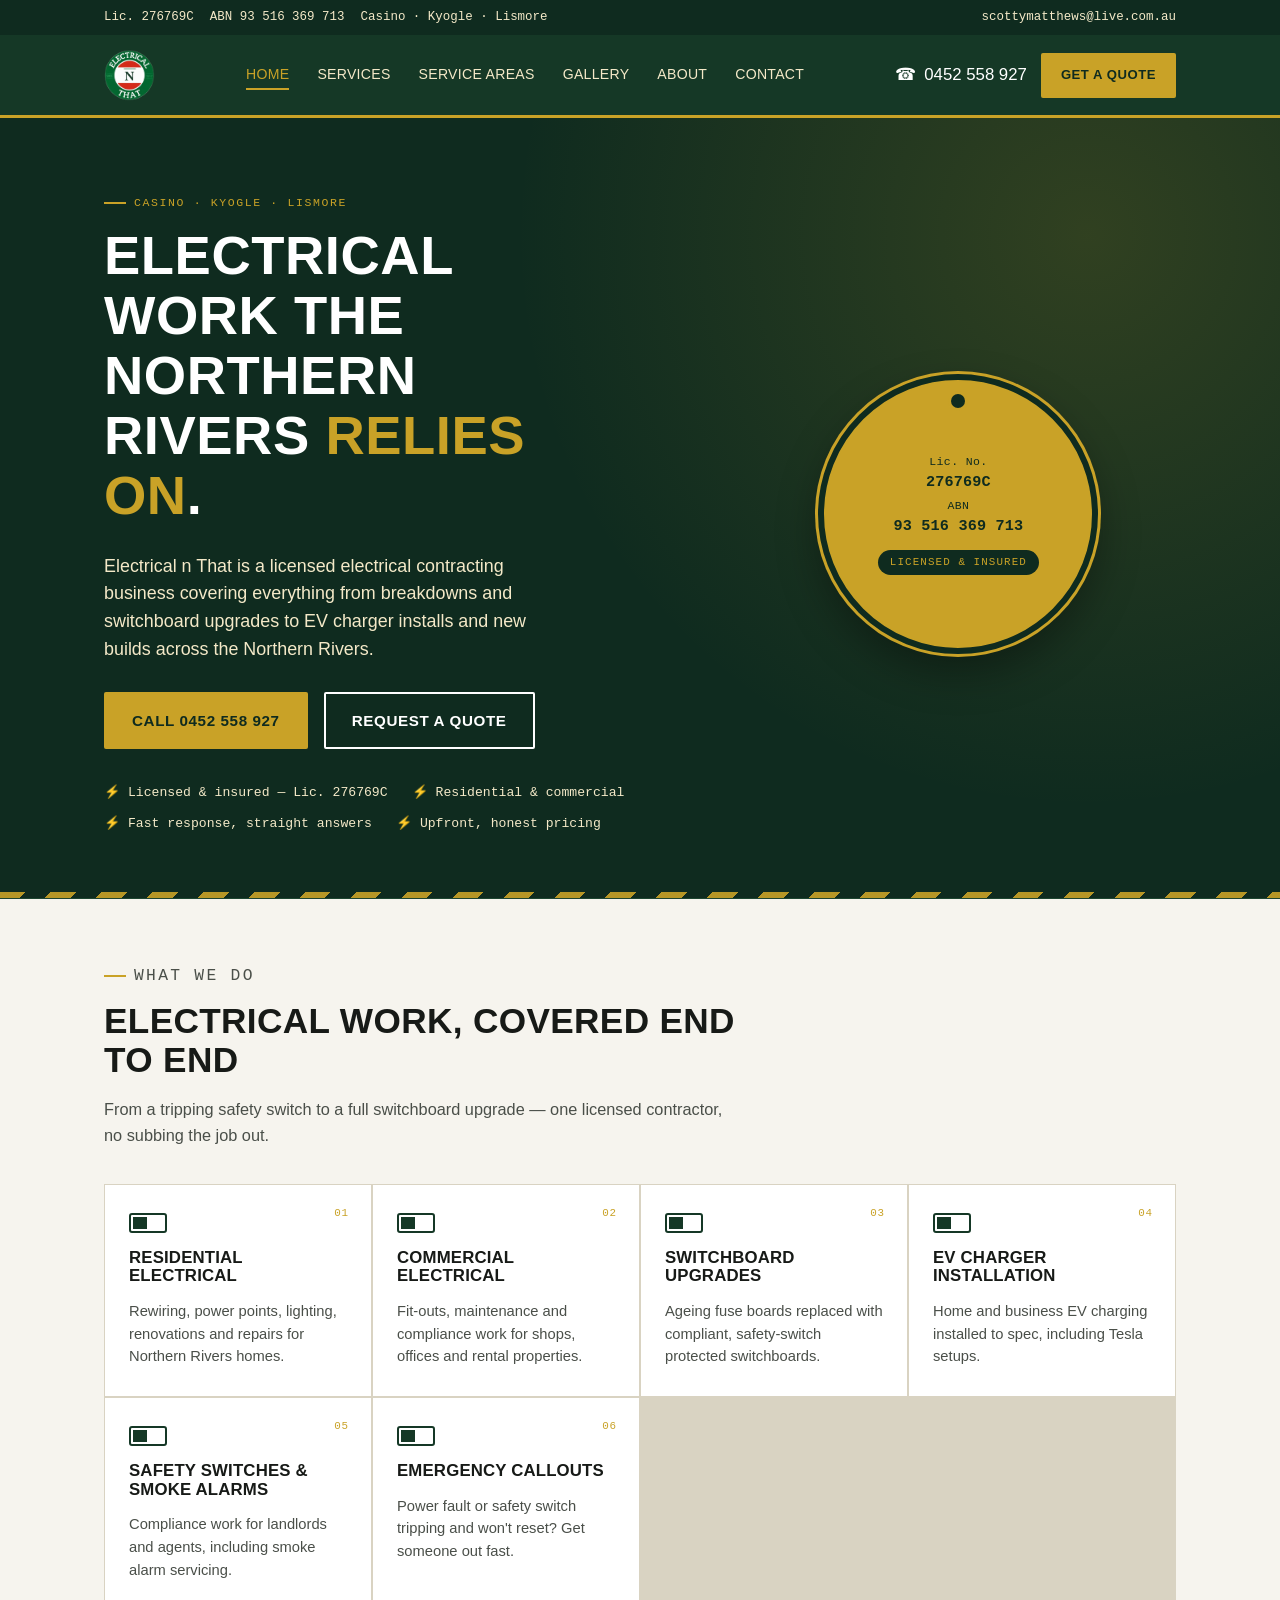
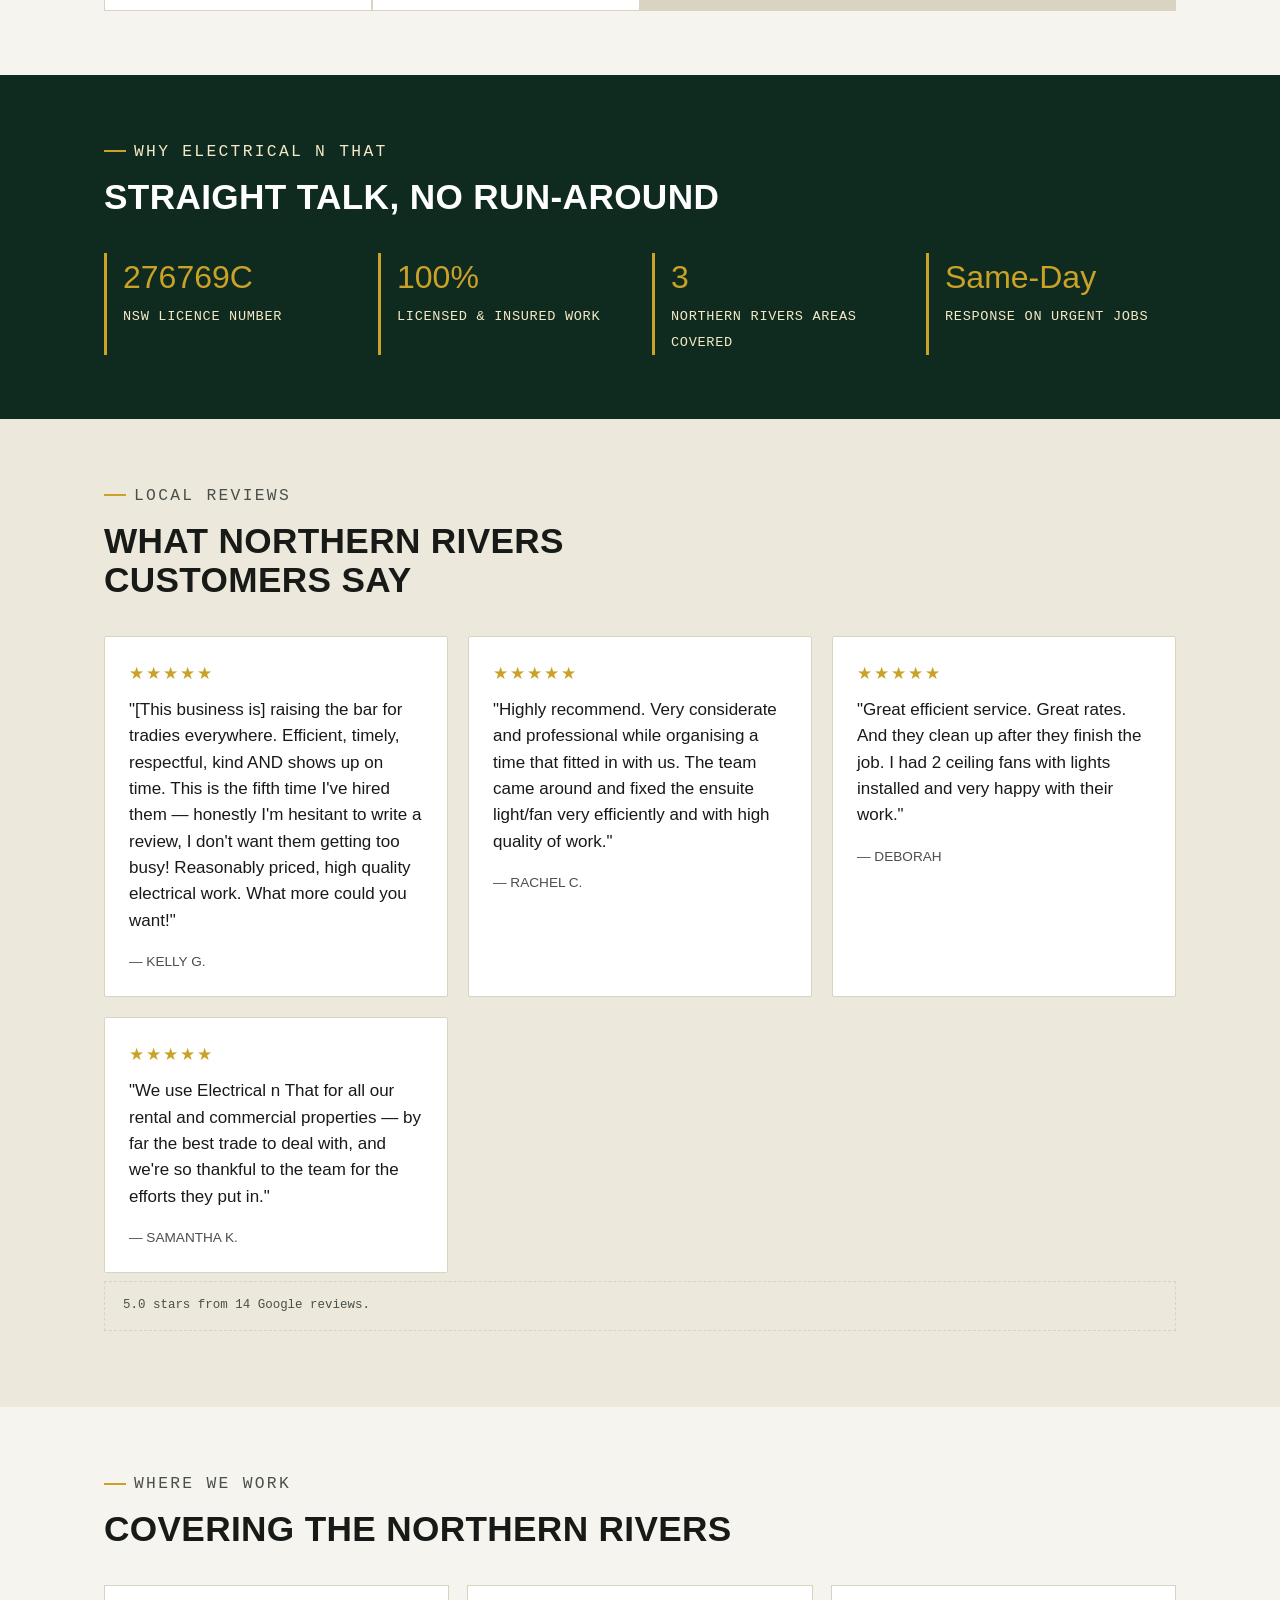
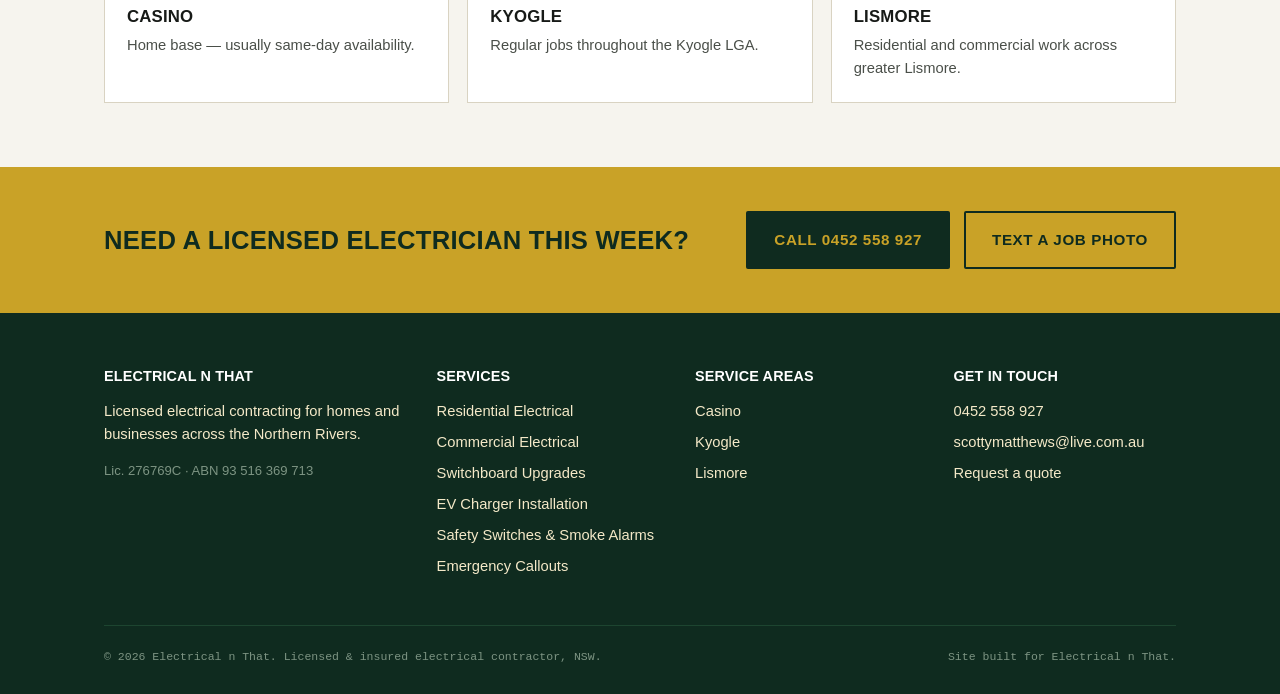
==== commit 5e04b6cc: "Update index.html" ====
--- a/index.html
+++ b/index.html
@@ -53,8 +53,8 @@
 
   <header class="site-header">
     <div class="container">
-      <a href="index.html" class="logo">Electrical n That
-        <span>Licensed Electrical Contractor</span>
+      <a href="index.html" class="logo">
+        <img src="assets/img/logo.png" alt="Electrical n That logo" style="height:52px;width:auto;">
       </a>
 
       <nav class="main-nav" aria-label="Primary">
@@ -148,21 +148,26 @@
       <div class="review-grid">
         <div class="review-card">
           <div class="stars">★★★★★</div>
-          <p>[Paste a real Google review here — see the note below.]</p>
-          <div class="name">— Google Review</div>
-        </div>
-        <div class="review-card">
-          <div class="stars">★★★★★</div>
-          <p>[Paste a real Google review here — see the note below.]</p>
-          <div class="name">— Google Review</div>
-        </div>
-        <div class="review-card">
-          <div class="stars">★★★★★</div>
-          <p>[Paste a real Google review here — see the note below.]</p>
-          <div class="name">— Google Review</div>
-        </div>
-      </div>
-      <p class="review-note">Note: swap these three in for real reviews copied from your Google Business Profile (Casino listing). Three to five short ones is plenty; keep the wording exactly as customers wrote it.</p>
+          <p>"[This business is] raising the bar for tradies everywhere. Efficient, timely, respectful, kind AND shows up on time. This is the fifth time I've hired them — honestly I'm hesitant to write a review, I don't want them getting too busy! Reasonably priced, high quality electrical work. What more could you want!"</p>
+          <div class="name">— Kelly G.</div>
+        </div>
+        <div class="review-card">
+          <div class="stars">★★★★★</div>
+          <p>"Highly recommend. Very considerate and professional while organising a time that fitted in with us. The team came around and fixed the ensuite light/fan very efficiently and with high quality of work."</p>
+          <div class="name">— Rachel C.</div>
+        </div>
+        <div class="review-card">
+          <div class="stars">★★★★★</div>
+          <p>"Great efficient service. Great rates. And they clean up after they finish the job. I had 2 ceiling fans with lights installed and very happy with their work."</p>
+          <div class="name">— Deborah</div>
+        </div>
+        <div class="review-card">
+          <div class="stars">★★★★★</div>
+          <p>"We use Electrical n That for all our rental and commercial properties — by far the best trade to deal with, and we're so thankful to the team for the efforts they put in."</p>
+          <div class="name">— Samantha K.</div>
+        </div>
+      </div>
+      <p class="review-note">5.0 stars from 14 Google reviews.</p>
     </div>
   </section>
 
